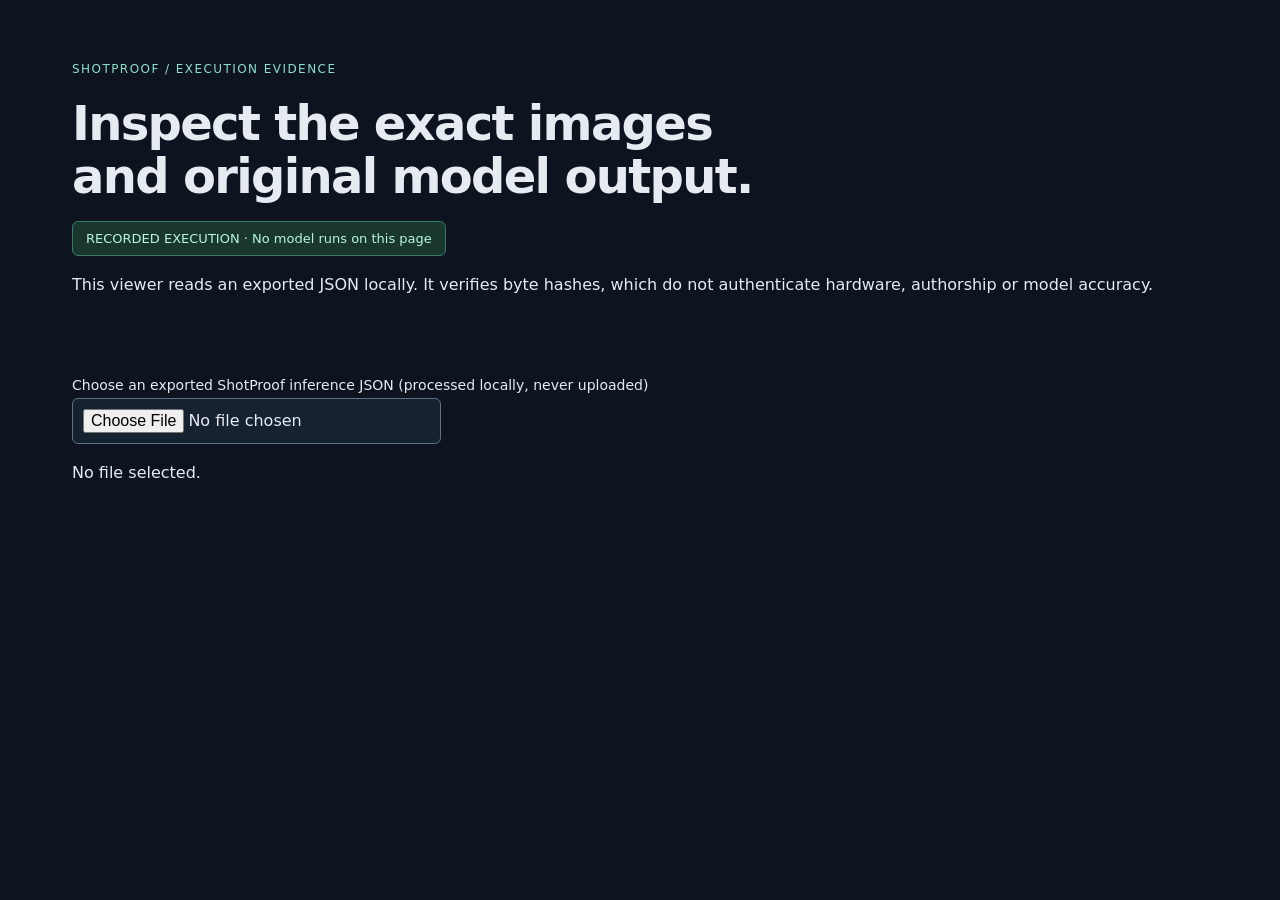
==== evidence.html @ 9a4b00d3 "Publish actual AMD paired-image demo and recorded evidence viewer" ====
<!doctype html><html lang="en"><meta charset="utf-8"><meta name="viewport" content="width=device-width,initial-scale=1"><title>ShotProof recorded evidence</title><link rel="stylesheet" href="style.css">
<header><p class="kicker">SHOTPROOF / EXECUTION EVIDENCE</p><h1>Inspect the exact images<br>and original model output.</h1><div class="badge">RECORDED EXECUTION · No model runs on this page</div><p>This viewer reads an exported JSON locally. It verifies byte hashes, which do not authenticate hardware, authorship or model accuracy.</p></header>
<main><label for="receipt">Choose an exported ShotProof inference JSON (processed locally, never uploaded)</label><input id="receipt" type="file" accept="application/json,.json"><p id="verify" role="status">No file selected.</p><div id="records"></div></main>
<script>
'use strict';
const $=id=>document.getElementById(id);
const bytes=b64=>Uint8Array.from(atob(b64),c=>c.charCodeAt(0));
const hash=async b=>Array.from(new Uint8Array(await crypto.subtle.digest('SHA-256',b)),x=>x.toString(16).padStart(2,'0')).join('');
$('receipt').addEventListener('change',async()=>{
 $('records').replaceChildren();
 try{
  const file=$('receipt').files[0];if(!file)return;
  if(file.size>8_000_000)throw Error('File exceeds 8 MB');
  const data=JSON.parse(await file.text());
  if(data.kind!=='shotproof-paired-image-inference'||!Array.isArray(data.runs)||!data.runs.length||data.runs.length>30)throw Error('Expected a ShotProof inference export');
  const built=[];
  for(const run of data.runs){
   if(!Array.isArray(run.sent_png_base64)||run.sent_png_base64.length!==2||run.sent_png_sha256.length!==2)throw Error('Two exact transmitted images required');
   const pngs=run.sent_png_base64.map(bytes);
   for(let i=0;i<2;i++)if(await hash(pngs[i])!==run.sent_png_sha256[i])throw Error('Transmitted PNG hash mismatch');
   if(typeof run.raw_output==='string'&&await hash(new TextEncoder().encode(run.raw_output))!==run.output_sha256)throw Error('Model output hash mismatch');
   if(run.response_body_base64&&await hash(bytes(run.response_body_base64))!==run.response_body_sha256)throw Error('Response body hash mismatch');
   const section=document.createElement('section');section.className='step';const body=document.createElement('div');body.className='full';
   const title=document.createElement('h2');title.textContent=run.role+' / recorded '+run.status;body.append(title);
   const meta=document.createElement('p');meta.textContent='Request '+run.request_id+' at '+run.started_at+' · '+(run.response_model||run.requested_model)+' · '+run.latency_ms+' ms recorded generation time';body.append(meta);
   const images=document.createElement('div');images.className='comparison';
   run.sent_png_base64.forEach((b64,i)=>{const div=document.createElement('div'),label=document.createElement('h3'),img=document.createElement('img');label.textContent=i?'Exact candidate pixels sent':'Exact reference pixels sent';img.src='data:image/png;base64,'+b64;img.alt=label.textContent;div.append(label,img);images.append(div)});body.append(images);
   const result=document.createElement('pre');result.style.whiteSpace='pre-wrap';result.style.overflowWrap='anywhere';result.textContent=run.raw_output||(run.response_body_base64?new TextDecoder().decode(bytes(run.response_body_base64)):run.error||'No generated output');body.append(result);
   const runtime=document.createElement('p');runtime.textContent='Recorded runtime: '+JSON.stringify(run.runtime||{})+' · Model proposals require review. Self-reported uncertainty is uncalibrated.';body.append(runtime);
   for(const d of (data.human_decisions||[]).filter(d=>d.request_id===run.request_id)){const p=document.createElement('p');p.textContent=(d.author_type==='agent_demo'?'Agent demonstration, no human approval':'Reviewer annotation')+' / '+d.decision+': '+d.note;body.append(p)}
   section.append(body);built.push(section);
  }
  $('records').append(...built);$('verify').textContent='Verified exact PNG and output byte hashes for '+built.length+' recorded requests. This page made no inference request.';
 }catch(e){$('records').replaceChildren();$('verify').textContent='Evidence blocked: '+e.message;}
});
</script></html>
---- style.css ----
:root{font-family:Inter,system-ui,sans-serif;color:#e6ebf2;background:#0d1420}*{box-sizing:border-box}body{margin:0}header,main{max-width:1200px;margin:auto;padding:32px}header{padding-top:48px}h1{font-size:clamp(30px,4vw,48px);line-height:1.1;letter-spacing:-.035em;margin:18px 0}h2{font-size:23px;margin:0 0 10px}h3{font-size:15px}p,footer{line-height:1.6}.kicker{font-size:12px;letter-spacing:.12em;color:#8ddfc9}.badge{display:inline-block;background:#19372f;border:1px solid #397a65;border-radius:6px;padding:9px 13px;font-size:13px;color:#b9f5df}fieldset{border:0;padding:0;margin:0;min-width:0}fieldset:disabled{opacity:.5}.step{display:flex;gap:22px;padding:28px 0;border-top:1px solid #334152}.number{color:#8ddfc9;font-size:14px;padding-top:5px}.full{flex:1;min-width:0}.comparison{display:grid;grid-template-columns:1fr 1fr;gap:24px;padding:20px;background:#172231;border-radius:12px;margin:12px 0 32px}.comparison img{display:block;width:100%;border-radius:6px}.comparison select{margin-bottom:12px}.comparison h3{min-height:24px}.image-wrap{position:relative}.image-wrap svg{position:absolute;inset:0;width:100%;height:100%;pointer-events:none}.image-wrap rect{fill:none;stroke:#ea5500;stroke-width:4;stroke-dasharray:8 4;vector-effect:non-scaling-stroke}button,select,input,textarea{font:inherit;color:inherit;background:#172231;border:1px solid #607184;border-radius:6px;padding:10px}button{cursor:pointer;margin:10px 10px 0 0;background:#244f46;border-color:#458779}button:hover{background:#32695c}button:focus-visible,input:focus-visible,select:focus-visible,textarea:focus-visible{outline:3px solid #ffc978;outline-offset:3px}label{font-size:14px;display:block;margin-bottom:5px}.coordinates{display:flex;flex-wrap:wrap;gap:14px;margin-bottom:18px}.coordinates input{display:block;width:110px;margin-top:5px}textarea{display:block;width:100%;margin:6px 0 18px}#summary article{border-left:3px solid #8ddfc9;background:#172231;padding:12px 18px;margin-bottom:14px;overflow-wrap:anywhere}#summary p{white-space:pre-wrap}.muted,footer{color:#b2bdcc;font-size:13px}footer{margin:25px 0}#feedback,#region-status,#export-status{min-height:24px;color:#ffce8b}#startup{font-size:13px;color:#b2bdcc}@media(max-width:720px){header,main{padding:20px}.comparison{grid-template-columns:1fr;padding:12px}.step{gap:12px}.coordinates{gap:8px}.coordinates input{width:90px}button,select{max-width:100%}}

#ai-results article{border-left:3px solid #ffc978;background:#172231;padding:16px;margin:16px 0;overflow-wrap:anywhere}#ai-results p{white-space:pre-wrap}#ai-status{color:#ffce8b}
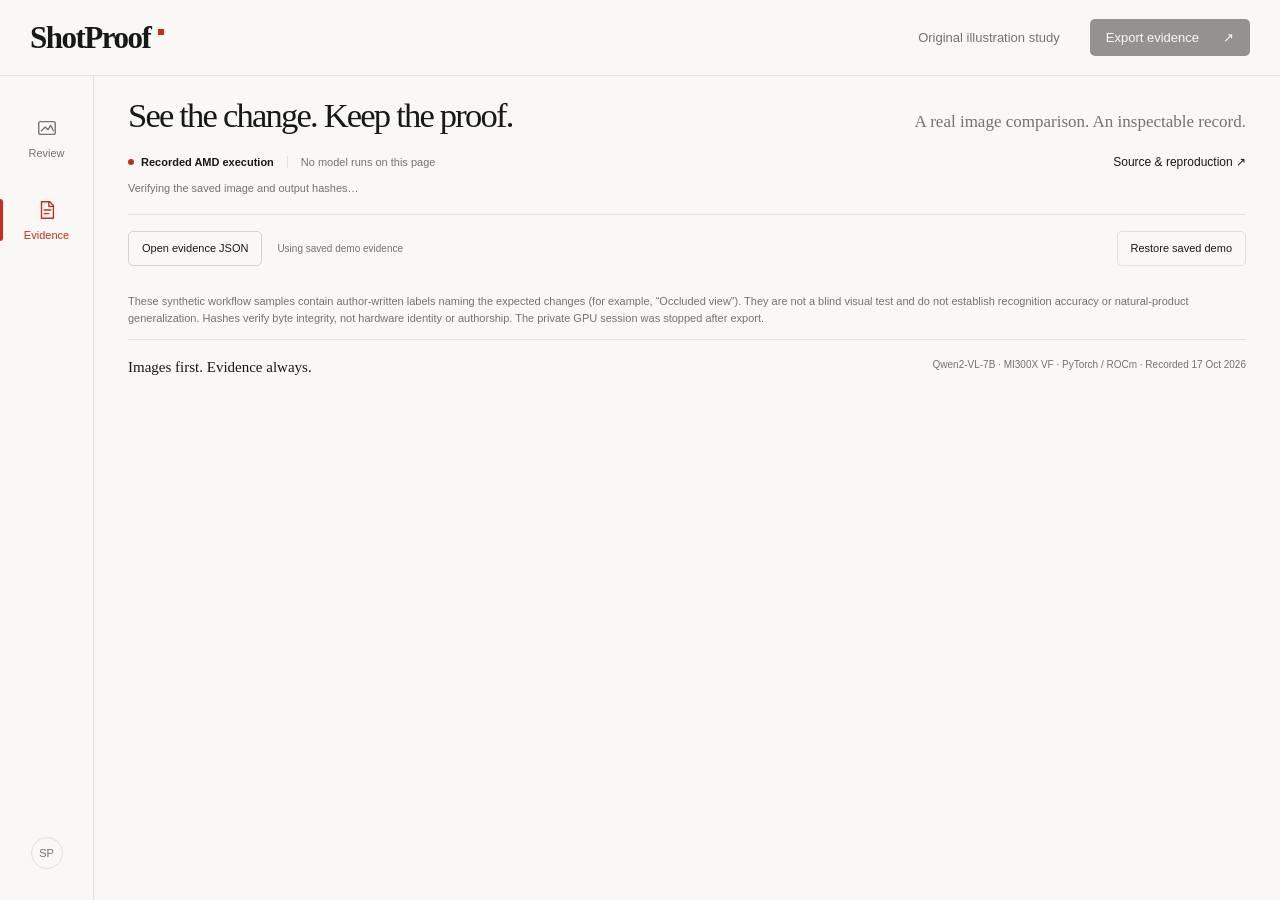
==== commit a589b4ab: "Redesign review workspace and publish reviewed third-round pitch" ====
--- a/evidence.html
+++ b/evidence.html
@@ -1,36 +1 @@
-<!doctype html><html lang="en"><meta charset="utf-8"><meta name="viewport" content="width=device-width,initial-scale=1"><title>ShotProof recorded evidence</title><link rel="stylesheet" href="style.css">
-<header><p class="kicker">SHOTPROOF / EXECUTION EVIDENCE</p><h1>Inspect the exact images<br>and original model output.</h1><div class="badge">RECORDED EXECUTION · No model runs on this page</div><p>This viewer reads an exported JSON locally. It verifies byte hashes, which do not authenticate hardware, authorship or model accuracy.</p></header>
-<main><label for="receipt">Choose an exported ShotProof inference JSON (processed locally, never uploaded)</label><input id="receipt" type="file" accept="application/json,.json"><p id="verify" role="status">No file selected.</p><div id="records"></div></main>
-<script>
-'use strict';
-const $=id=>document.getElementById(id);
-const bytes=b64=>Uint8Array.from(atob(b64),c=>c.charCodeAt(0));
-const hash=async b=>Array.from(new Uint8Array(await crypto.subtle.digest('SHA-256',b)),x=>x.toString(16).padStart(2,'0')).join('');
-$('receipt').addEventListener('change',async()=>{
- $('records').replaceChildren();
- try{
-  const file=$('receipt').files[0];if(!file)return;
-  if(file.size>8_000_000)throw Error('File exceeds 8 MB');
-  const data=JSON.parse(await file.text());
-  if(data.kind!=='shotproof-paired-image-inference'||!Array.isArray(data.runs)||!data.runs.length||data.runs.length>30)throw Error('Expected a ShotProof inference export');
-  const built=[];
-  for(const run of data.runs){
-   if(!Array.isArray(run.sent_png_base64)||run.sent_png_base64.length!==2||run.sent_png_sha256.length!==2)throw Error('Two exact transmitted images required');
-   const pngs=run.sent_png_base64.map(bytes);
-   for(let i=0;i<2;i++)if(await hash(pngs[i])!==run.sent_png_sha256[i])throw Error('Transmitted PNG hash mismatch');
-   if(typeof run.raw_output==='string'&&await hash(new TextEncoder().encode(run.raw_output))!==run.output_sha256)throw Error('Model output hash mismatch');
-   if(run.response_body_base64&&await hash(bytes(run.response_body_base64))!==run.response_body_sha256)throw Error('Response body hash mismatch');
-   const section=document.createElement('section');section.className='step';const body=document.createElement('div');body.className='full';
-   const title=document.createElement('h2');title.textContent=run.role+' / recorded '+run.status;body.append(title);
-   const meta=document.createElement('p');meta.textContent='Request '+run.request_id+' at '+run.started_at+' · '+(run.response_model||run.requested_model)+' · '+run.latency_ms+' ms recorded generation time';body.append(meta);
-   const images=document.createElement('div');images.className='comparison';
-   run.sent_png_base64.forEach((b64,i)=>{const div=document.createElement('div'),label=document.createElement('h3'),img=document.createElement('img');label.textContent=i?'Exact candidate pixels sent':'Exact reference pixels sent';img.src='data:image/png;base64,'+b64;img.alt=label.textContent;div.append(label,img);images.append(div)});body.append(images);
-   const result=document.createElement('pre');result.style.whiteSpace='pre-wrap';result.style.overflowWrap='anywhere';result.textContent=run.raw_output||(run.response_body_base64?new TextDecoder().decode(bytes(run.response_body_base64)):run.error||'No generated output');body.append(result);
-   const runtime=document.createElement('p');runtime.textContent='Recorded runtime: '+JSON.stringify(run.runtime||{})+' · Model proposals require review. Self-reported uncertainty is uncalibrated.';body.append(runtime);
-   for(const d of (data.human_decisions||[]).filter(d=>d.request_id===run.request_id)){const p=document.createElement('p');p.textContent=(d.author_type==='agent_demo'?'Agent demonstration, no human approval':'Reviewer annotation')+' / '+d.decision+': '+d.note;body.append(p)}
-   section.append(body);built.push(section);
-  }
-  $('records').append(...built);$('verify').textContent='Verified exact PNG and output byte hashes for '+built.length+' recorded requests. This page made no inference request.';
- }catch(e){$('records').replaceChildren();$('verify').textContent='Evidence blocked: '+e.message;}
-});
-</script></html>
+<!doctype html><html lang="en"><meta charset="utf-8"><meta name="viewport" content="width=device-width,initial-scale=1"><meta http-equiv="refresh" content="0;url=docs/evidence.html"><title>ShotProof recorded evidence</title><a href="docs/evidence.html">Open the recorded evidence workspace</a></html>
